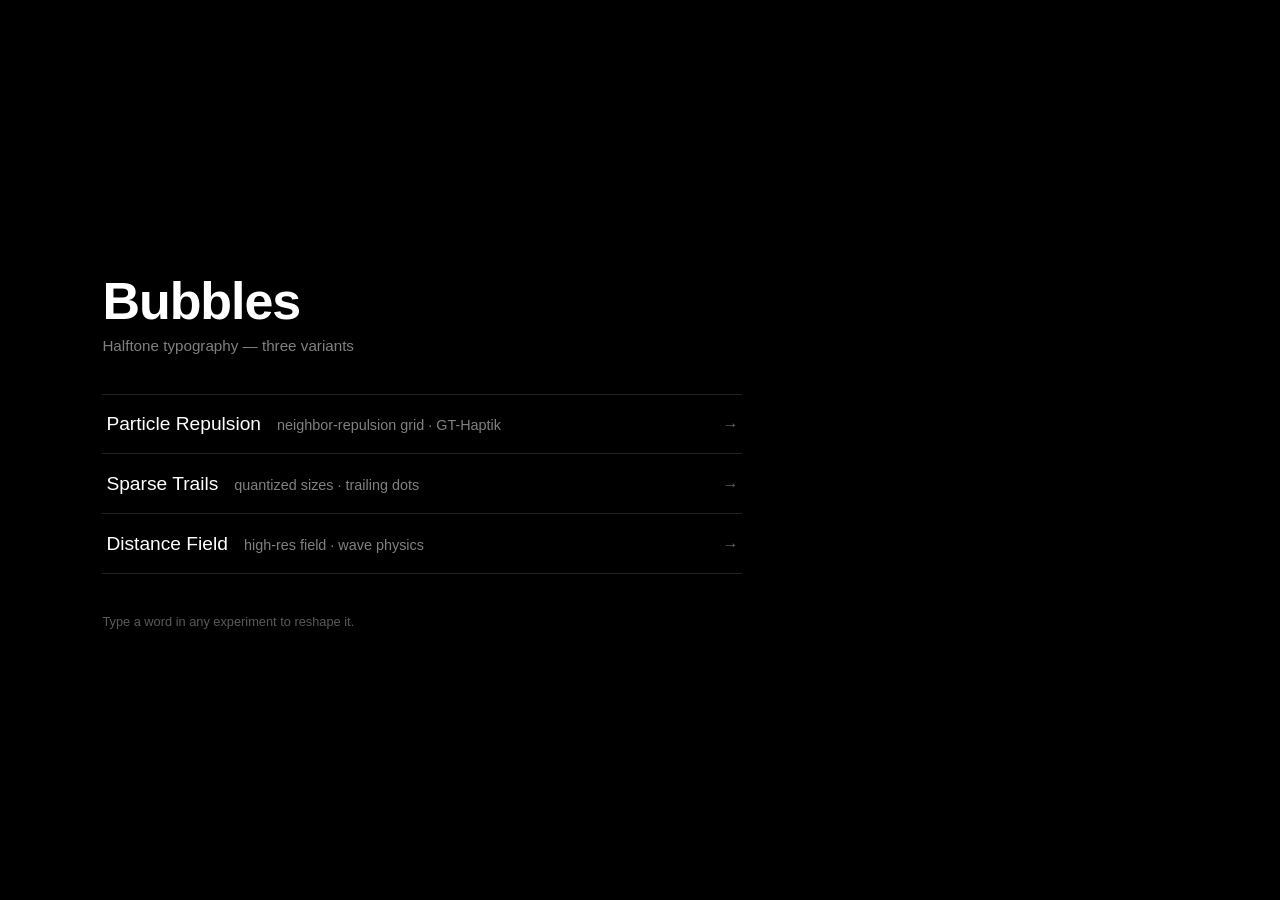
==== index.html @ 04939952 "Landing page: vertical list layout Co-Authored-By: Claude Opus 4.8 (1M context) <noreply@anthropic.c" ====
<!DOCTYPE html>
<html lang="en">
<head>
  <meta charset="UTF-8">
  <meta name="viewport" content="width=device-width, initial-scale=1.0">
  <title>Bubbles — type experiments</title>
  <style>
    :root { color-scheme: dark; }
    * { box-sizing: border-box; }
    body {
      margin: 0;
      min-height: 100vh;
      background: #000;
      color: #fff;
      font-family: -apple-system, BlinkMacSystemFont, "Segoe UI", Helvetica, Arial, sans-serif;
      display: flex;
      flex-direction: column;
      justify-content: center;
      padding: 8vh 8vw;
      gap: 2.5rem;
    }
    header h1 { font-size: clamp(2rem, 6vw, 3.25rem); margin: 0 0 .35rem; letter-spacing: -0.02em; }
    header p { margin: 0; opacity: .5; font-size: .95rem; }
    ul { list-style: none; margin: 0; padding: 0; max-width: 640px; }
    li { border-top: 1px solid #222; }
    li:last-child { border-bottom: 1px solid #222; }
    a {
      display: flex;
      align-items: baseline;
      gap: 1rem;
      text-decoration: none;
      color: inherit;
      padding: 1.15rem 0.25rem;
      transition: padding-left .15s ease;
    }
    a:hover { padding-left: 1rem; }
    a .name { font-size: 1.2rem; }
    a .desc { opacity: .5; font-size: .9rem; }
    a .arrow { margin-left: auto; opacity: .4; }
    footer { opacity: .35; font-size: .8rem; }
  </style>
</head>
<body>
  <header>
    <h1>Bubbles</h1>
    <p>Halftone typography — three variants</p>
  </header>

  <ul>
    <li>
      <a href="particle-repulsion/">
        <span class="name">Particle Repulsion</span>
        <span class="desc">neighbor-repulsion grid · GT-Haptik</span>
        <span class="arrow">→</span>
      </a>
    </li>
    <li>
      <a href="sparse-trails/">
        <span class="name">Sparse Trails</span>
        <span class="desc">quantized sizes · trailing dots</span>
        <span class="arrow">→</span>
      </a>
    </li>
    <li>
      <a href="jovial-tharp/">
        <span class="name">Distance Field</span>
        <span class="desc">high-res field · wave physics</span>
        <span class="arrow">→</span>
      </a>
    </li>
  </ul>

  <footer>Type a word in any experiment to reshape it.</footer>
</body>
</html>
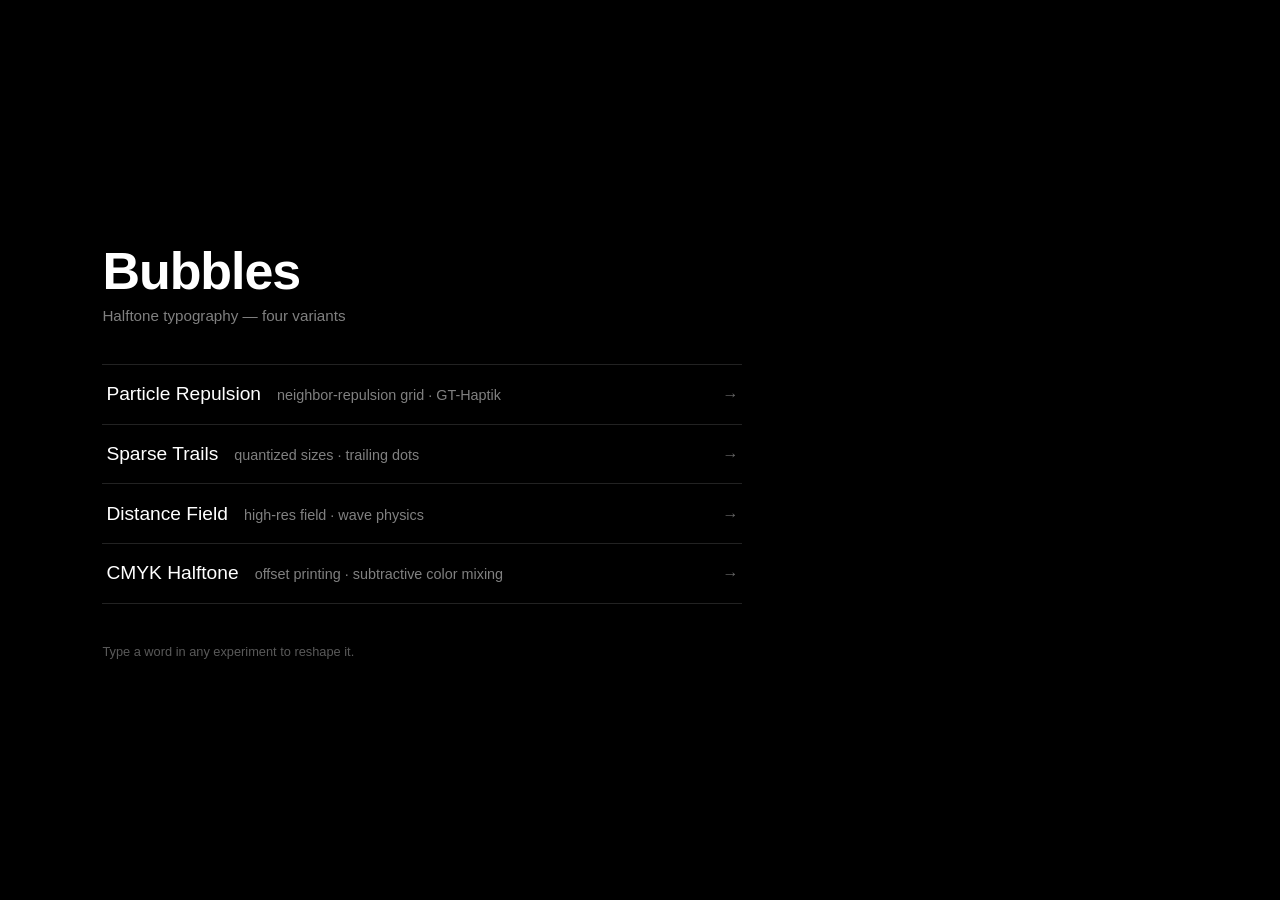
==== commit c4d81ef5: "Add CMYK halftone experiment New experiment at /cmyk with offset printing effect: each particle rend" ====
--- a/index.html
+++ b/index.html
@@ -43,7 +43,7 @@
 <body>
   <header>
     <h1>Bubbles</h1>
-    <p>Halftone typography — three variants</p>
+    <p>Halftone typography — four variants</p>
   </header>
 
   <ul>
@@ -68,6 +68,13 @@
         <span class="arrow">→</span>
       </a>
     </li>
+    <li>
+      <a href="cmyk/">
+        <span class="name">CMYK Halftone</span>
+        <span class="desc">offset printing · subtractive color mixing</span>
+        <span class="arrow">→</span>
+      </a>
+    </li>
   </ul>
 
   <footer>Type a word in any experiment to reshape it.</footer>
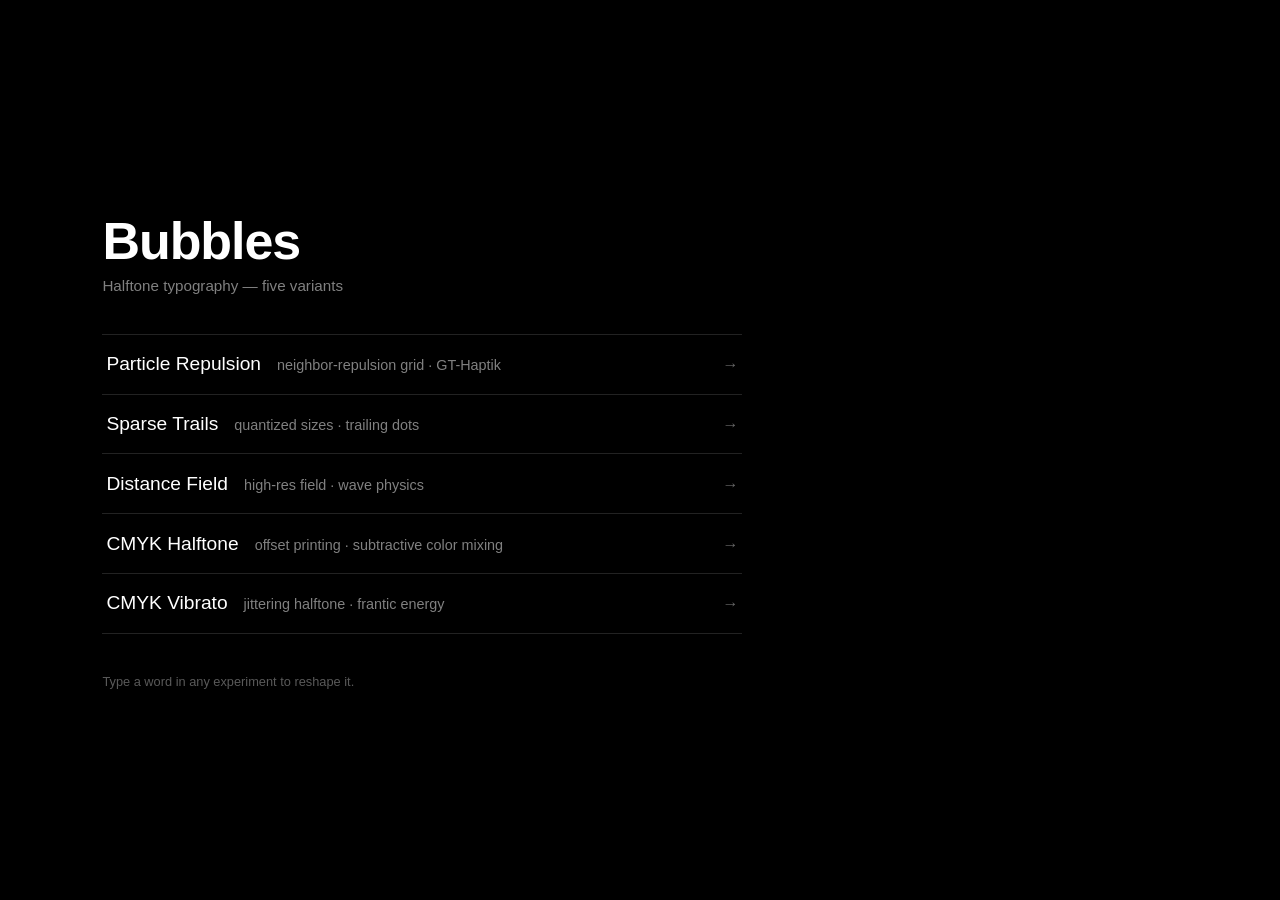
==== commit 010099e4: "Add CMYK Vibrato experiment — jittering halftone with frantic energy Denser grid (45 cols), smaller " ====
--- a/index.html
+++ b/index.html
@@ -43,7 +43,7 @@
 <body>
   <header>
     <h1>Bubbles</h1>
-    <p>Halftone typography — four variants</p>
+    <p>Halftone typography — five variants</p>
   </header>
 
   <ul>
@@ -75,6 +75,13 @@
         <span class="arrow">→</span>
       </a>
     </li>
+    <li>
+      <a href="cmyk-2/">
+        <span class="name">CMYK Vibrato</span>
+        <span class="desc">jittering halftone · frantic energy</span>
+        <span class="arrow">→</span>
+      </a>
+    </li>
   </ul>
 
   <footer>Type a word in any experiment to reshape it.</footer>
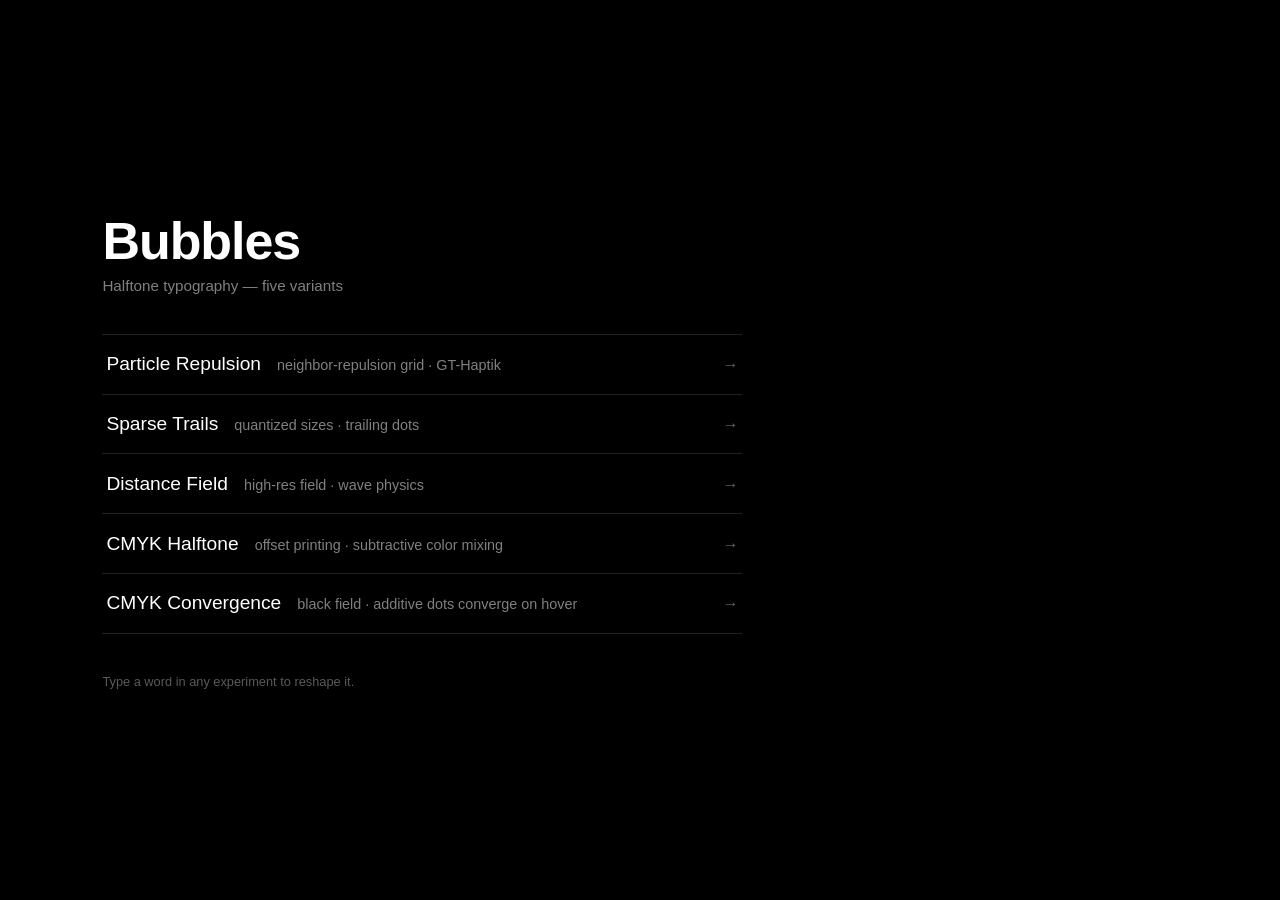
==== commit 162dfdbe: "Add CMYK Convergence (cmyk-3): black field, additive dots converge on hover Two layers on a black ca" ====
--- a/index.html
+++ b/index.html
@@ -76,9 +76,9 @@
       </a>
     </li>
     <li>
-      <a href="cmyk-2/">
-        <span class="name">CMYK Vibrato</span>
-        <span class="desc">jittering halftone · frantic energy</span>
+      <a href="cmyk-3/">
+        <span class="name">CMYK Convergence</span>
+        <span class="desc">black field · additive dots converge on hover</span>
         <span class="arrow">→</span>
       </a>
     </li>
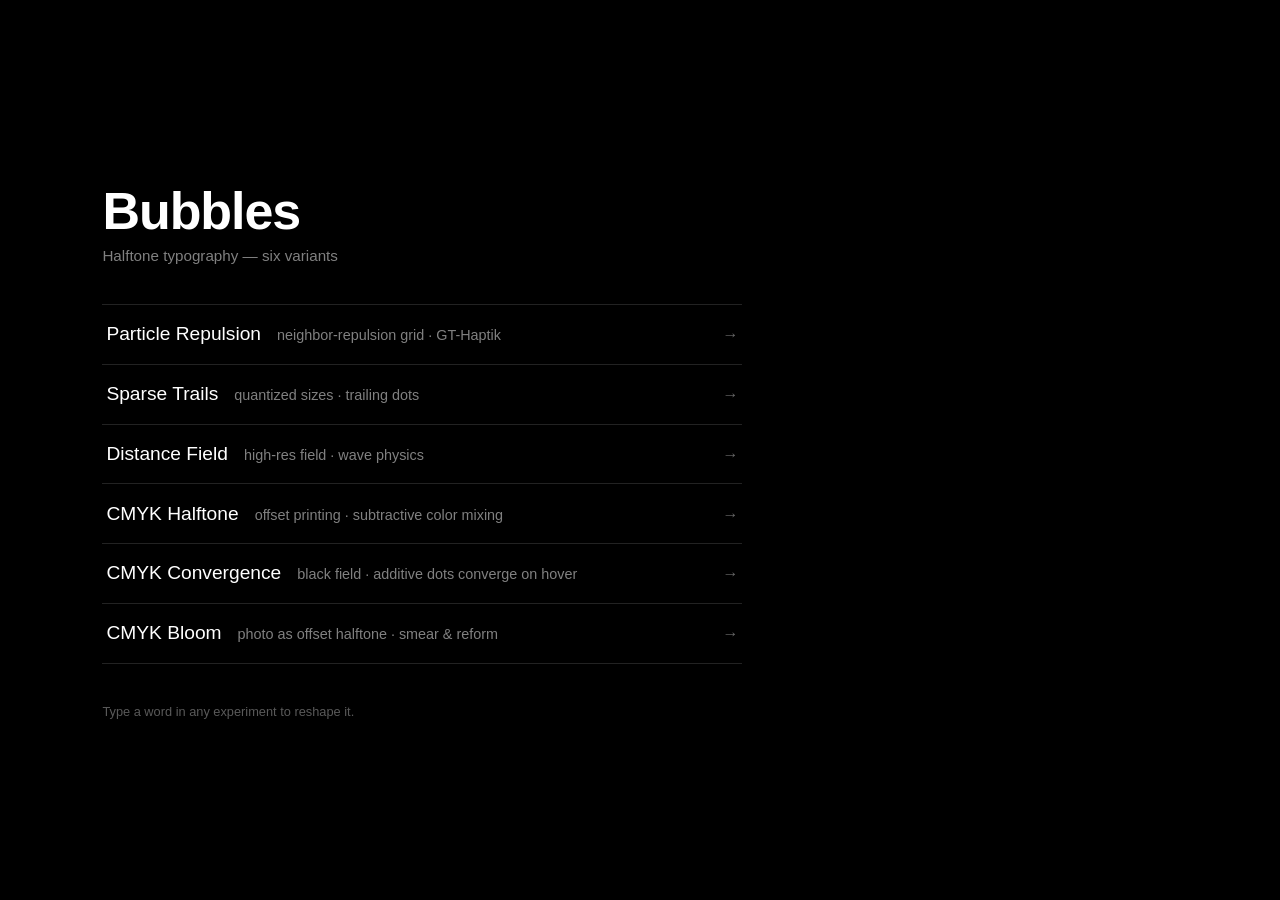
==== commit a9dc94f8: "Add CMYK Bloom (bloom): photo as interactive offset halftone Recreate a superbloom photo as a CMYK r" ====
--- a/index.html
+++ b/index.html
@@ -43,7 +43,7 @@
 <body>
   <header>
     <h1>Bubbles</h1>
-    <p>Halftone typography — five variants</p>
+    <p>Halftone typography — six variants</p>
   </header>
 
   <ul>
@@ -82,6 +82,13 @@
         <span class="arrow">→</span>
       </a>
     </li>
+    <li>
+      <a href="bloom/">
+        <span class="name">CMYK Bloom</span>
+        <span class="desc">photo as offset halftone · smear & reform</span>
+        <span class="arrow">→</span>
+      </a>
+    </li>
   </ul>
 
   <footer>Type a word in any experiment to reshape it.</footer>
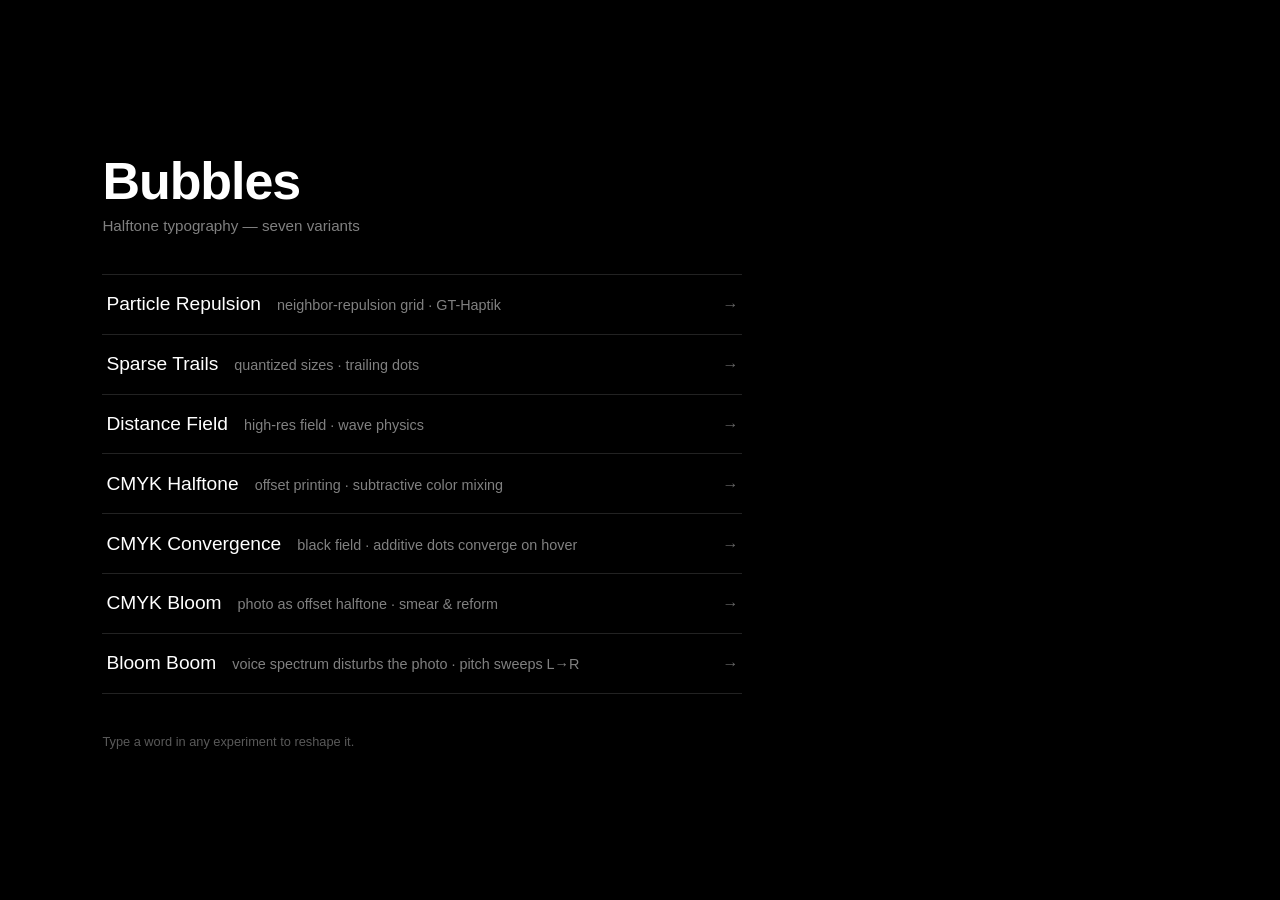
==== commit e3c4b5ee: "Add Bloom Boom (bloom-boom): voice-spectrum-driven halftone + VARIATIONS.md New variant off bloom (b" ====
--- a/index.html
+++ b/index.html
@@ -43,7 +43,7 @@
 <body>
   <header>
     <h1>Bubbles</h1>
-    <p>Halftone typography — six variants</p>
+    <p>Halftone typography — seven variants</p>
   </header>
 
   <ul>
@@ -89,6 +89,13 @@
         <span class="arrow">→</span>
       </a>
     </li>
+    <li>
+      <a href="bloom-boom/">
+        <span class="name">Bloom Boom</span>
+        <span class="desc">voice spectrum disturbs the photo · pitch sweeps L→R</span>
+        <span class="arrow">→</span>
+      </a>
+    </li>
   </ul>
 
   <footer>Type a word in any experiment to reshape it.</footer>
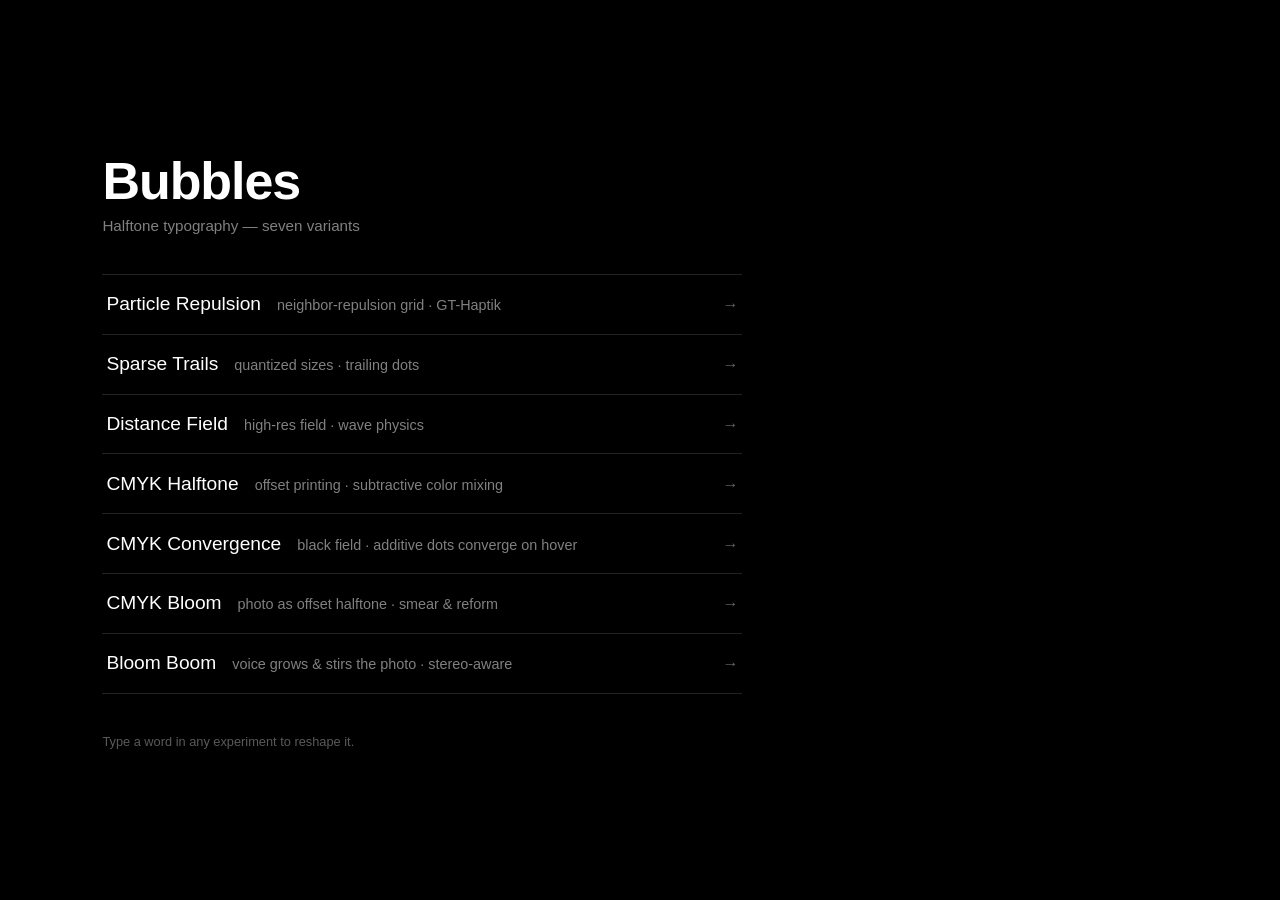
==== commit dcc8847e: "bloom-boom: voice-driven redesign (size+coarsen+emitter, meter, gate) Cursor removed; dot size grows" ====
--- a/index.html
+++ b/index.html
@@ -92,7 +92,7 @@
     <li>
       <a href="bloom-boom/">
         <span class="name">Bloom Boom</span>
-        <span class="desc">voice spectrum disturbs the photo · pitch sweeps L→R</span>
+        <span class="desc">voice grows & stirs the photo · stereo-aware</span>
         <span class="arrow">→</span>
       </a>
     </li>
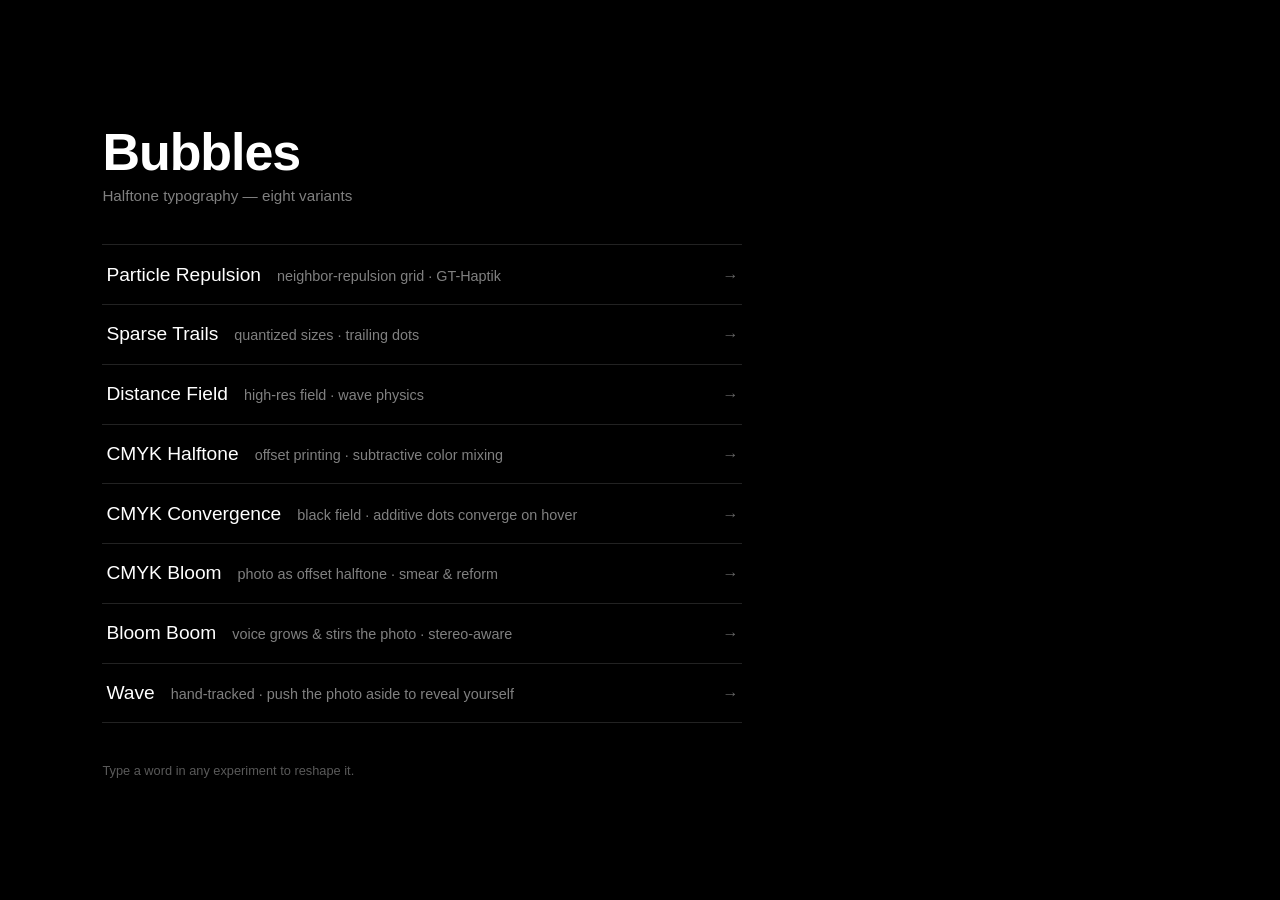
==== commit 30303bee: "Add Wave variant: hand-tracked magnetic reveal of webcam under the halftone MediaPipe hand tracking " ====
--- a/index.html
+++ b/index.html
@@ -43,7 +43,7 @@
 <body>
   <header>
     <h1>Bubbles</h1>
-    <p>Halftone typography — seven variants</p>
+    <p>Halftone typography — eight variants</p>
   </header>
 
   <ul>
@@ -96,6 +96,13 @@
         <span class="arrow">→</span>
       </a>
     </li>
+    <li>
+      <a href="wave/">
+        <span class="name">Wave</span>
+        <span class="desc">hand-tracked · push the photo aside to reveal yourself</span>
+        <span class="arrow">→</span>
+      </a>
+    </li>
   </ul>
 
   <footer>Type a word in any experiment to reshape it.</footer>
